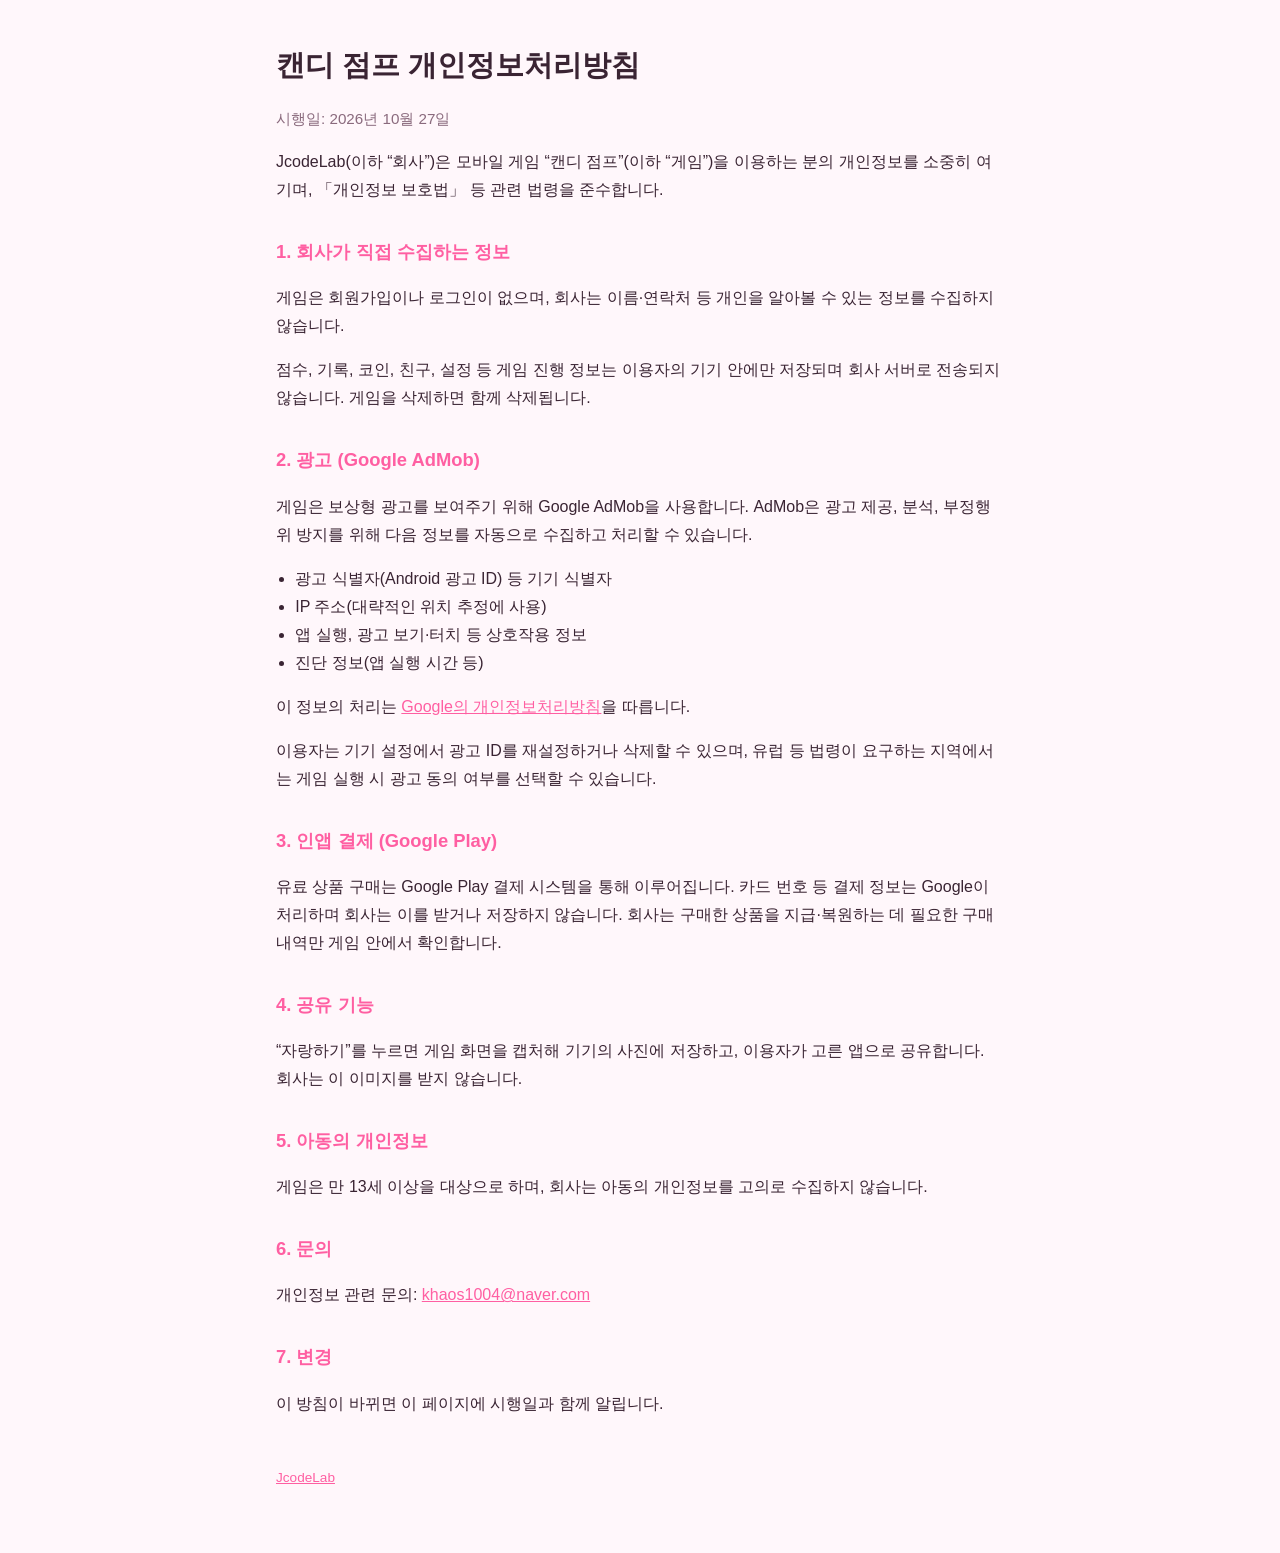
==== privacy/index.html @ 3977237f "Add files via upload" ====
<!doctype html>
<html lang="ko"><head><meta charset="utf-8"><meta name="viewport" content="width=device-width,initial-scale=1">
<title>캔디 점프 개인정보처리방침</title><link rel="stylesheet" href="../style.css"></head>
<body><main>
<h1>캔디 점프 개인정보처리방침</h1>
<p class="muted">시행일: 2026년 10월 27일</p>
<p>JcodeLab(이하 “회사”)은 모바일 게임 “캔디 점프”(이하 “게임”)을 이용하는 분의 개인정보를 소중히 여기며, 「개인정보 보호법」 등 관련 법령을 준수합니다.</p>

<h2>1. 회사가 직접 수집하는 정보</h2>
<p>게임은 회원가입이나 로그인이 없으며, 회사는 이름·연락처 등 개인을 알아볼 수 있는 정보를 수집하지 않습니다.</p>
<p>점수, 기록, 코인, 친구, 설정 등 게임 진행 정보는 이용자의 기기 안에만 저장되며 회사 서버로 전송되지 않습니다. 게임을 삭제하면 함께 삭제됩니다.</p>

<h2>2. 광고 (Google AdMob)</h2>
<p>게임은 보상형 광고를 보여주기 위해 Google AdMob을 사용합니다. AdMob은 광고 제공, 분석, 부정행위 방지를 위해 다음 정보를 자동으로 수집하고 처리할 수 있습니다.</p>
<ul>
<li>광고 식별자(Android 광고 ID) 등 기기 식별자</li>
<li>IP 주소(대략적인 위치 추정에 사용)</li>
<li>앱 실행, 광고 보기·터치 등 상호작용 정보</li>
<li>진단 정보(앱 실행 시간 등)</li>
</ul>
<p>이 정보의 처리는 <a href="https://policies.google.com/privacy">Google의 개인정보처리방침</a>을 따릅니다.</p>
<p>이용자는 기기 설정에서 광고 ID를 재설정하거나 삭제할 수 있으며, 유럽 등 법령이 요구하는 지역에서는 게임 실행 시 광고 동의 여부를 선택할 수 있습니다.</p>

<h2>3. 인앱 결제 (Google Play)</h2>
<p>유료 상품 구매는 Google Play 결제 시스템을 통해 이루어집니다. 카드 번호 등 결제 정보는 Google이 처리하며 회사는 이를 받거나 저장하지 않습니다. 회사는 구매한 상품을 지급·복원하는 데 필요한 구매 내역만 게임 안에서 확인합니다.</p>

<h2>4. 공유 기능</h2>
<p>“자랑하기”를 누르면 게임 화면을 캡처해 기기의 사진에 저장하고, 이용자가 고른 앱으로 공유합니다. 회사는 이 이미지를 받지 않습니다.</p>

<h2>5. 아동의 개인정보</h2>
<p>게임은 만 13세 이상을 대상으로 하며, 회사는 아동의 개인정보를 고의로 수집하지 않습니다.</p>

<h2>6. 문의</h2>
<p>개인정보 관련 문의: <a href="mailto:khaos1004@naver.com">khaos1004@naver.com</a></p>

<h2>7. 변경</h2>
<p>이 방침이 바뀌면 이 페이지에 시행일과 함께 알립니다.</p>
<footer><a href="../">JcodeLab</a></footer>
</main></body></html>
---- style.css ----
:root{--bg:#fff7fb;--fg:#3a2433;--muted:#8a6a7d;--accent:#ff5fa2;--card:#ffffff;--line:#f3d6e6}
@media (prefers-color-scheme:dark){:root{--bg:#1d1419;--fg:#f5e9f0;--muted:#c4a8b8;--accent:#ff86b9;--card:#2a1d24;--line:#45303c}}
*{box-sizing:border-box}
body{margin:0;background:var(--bg);color:var(--fg);font-family:-apple-system,"Apple SD Gothic Neo","Malgun Gothic","Noto Sans KR",sans-serif;line-height:1.75}
main{max-width:760px;margin:0 auto;padding:40px 16px 64px}
h1{font-size:1.8rem;margin:0 0 4px}
h2{font-size:1.15rem;margin:32px 0 8px;color:var(--accent)}
.muted{color:var(--muted);font-size:.95rem}
.card{background:var(--card);border:1px solid var(--line);border-radius:16px;padding:20px 22px;margin-top:20px}
a{color:var(--accent)}
ul{padding-left:1.2em}
footer{margin-top:48px;color:var(--muted);font-size:.85rem}
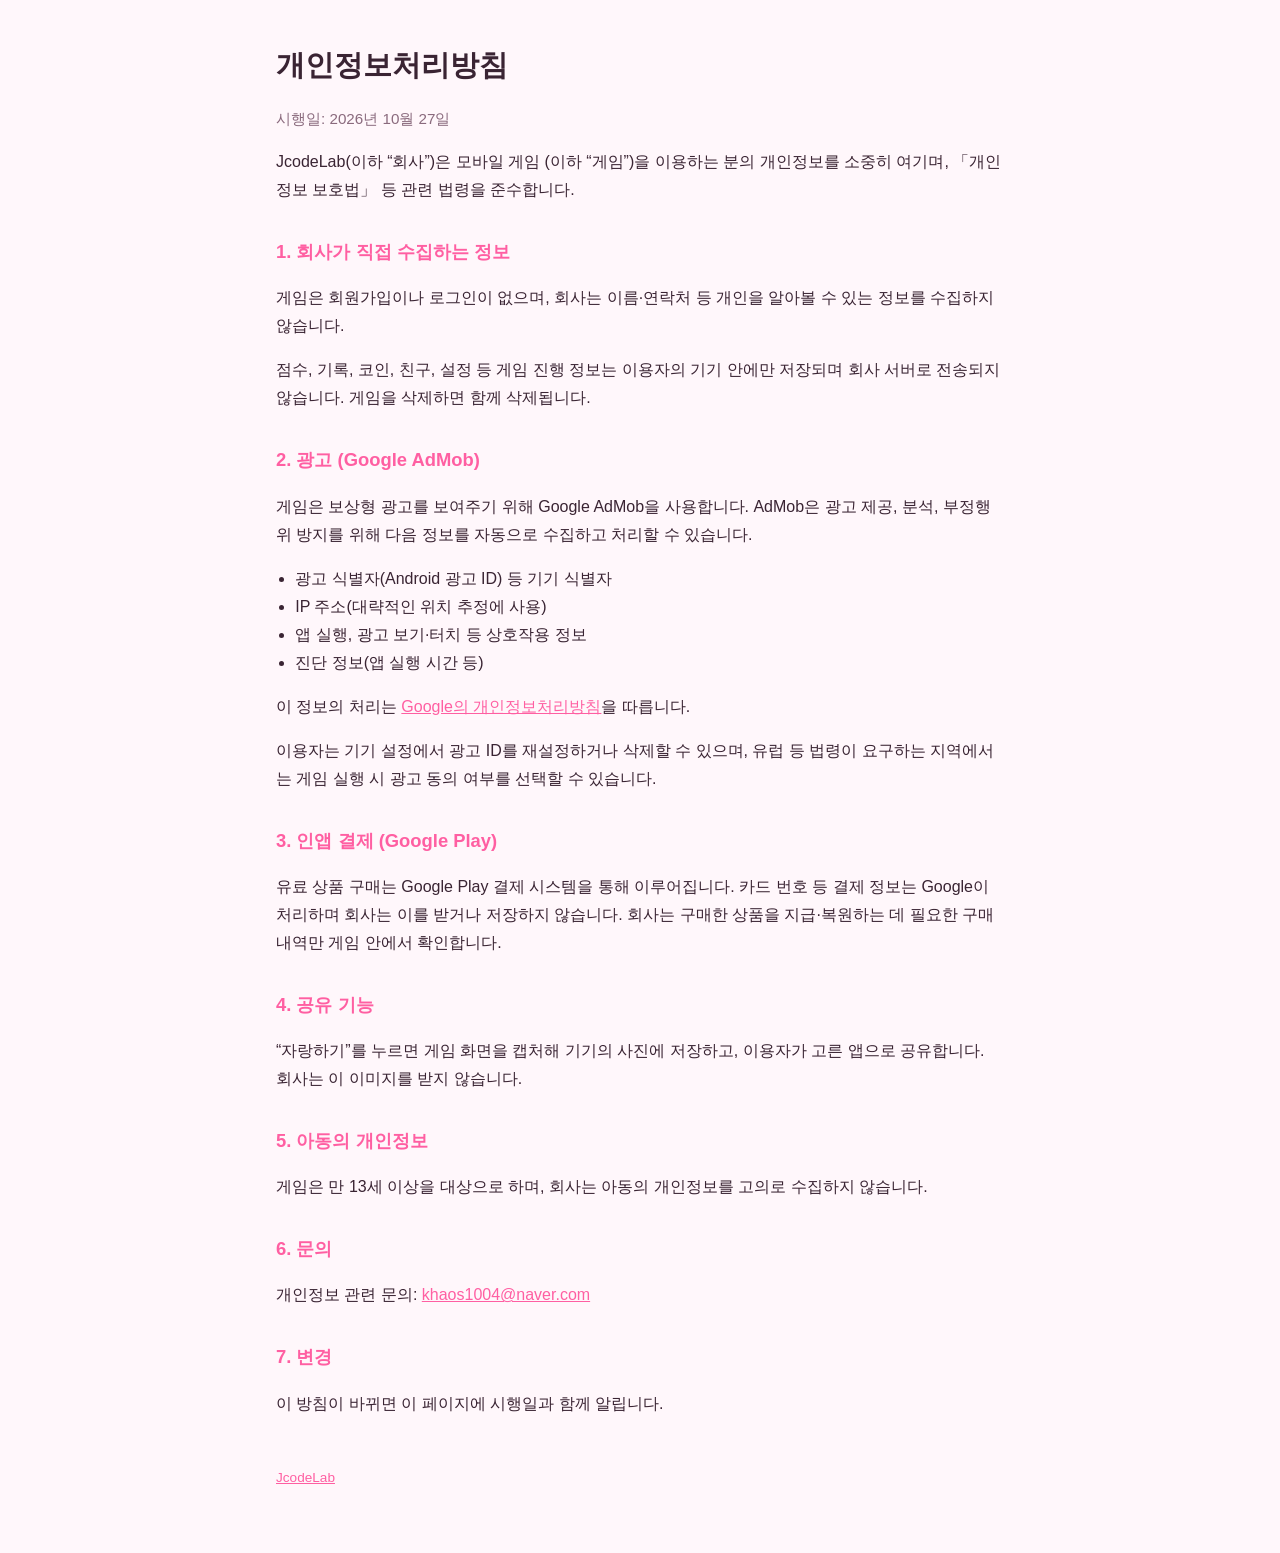
==== commit 7fe90581: "Update index.html" ====
--- a/privacy/index.html
+++ b/privacy/index.html
@@ -1,10 +1,10 @@
 <!doctype html>
 <html lang="ko"><head><meta charset="utf-8"><meta name="viewport" content="width=device-width,initial-scale=1">
-<title>캔디 점프 개인정보처리방침</title><link rel="stylesheet" href="../style.css"></head>
+<title>개인정보처리방침</title><link rel="stylesheet" href="../style.css"></head>
 <body><main>
-<h1>캔디 점프 개인정보처리방침</h1>
+<h1>개인정보처리방침</h1>
 <p class="muted">시행일: 2026년 10월 27일</p>
-<p>JcodeLab(이하 “회사”)은 모바일 게임 “캔디 점프”(이하 “게임”)을 이용하는 분의 개인정보를 소중히 여기며, 「개인정보 보호법」 등 관련 법령을 준수합니다.</p>
+<p>JcodeLab(이하 “회사”)은 모바일 게임 (이하 “게임”)을 이용하는 분의 개인정보를 소중히 여기며, 「개인정보 보호법」 등 관련 법령을 준수합니다.</p>
 
 <h2>1. 회사가 직접 수집하는 정보</h2>
 <p>게임은 회원가입이나 로그인이 없으며, 회사는 이름·연락처 등 개인을 알아볼 수 있는 정보를 수집하지 않습니다.</p>
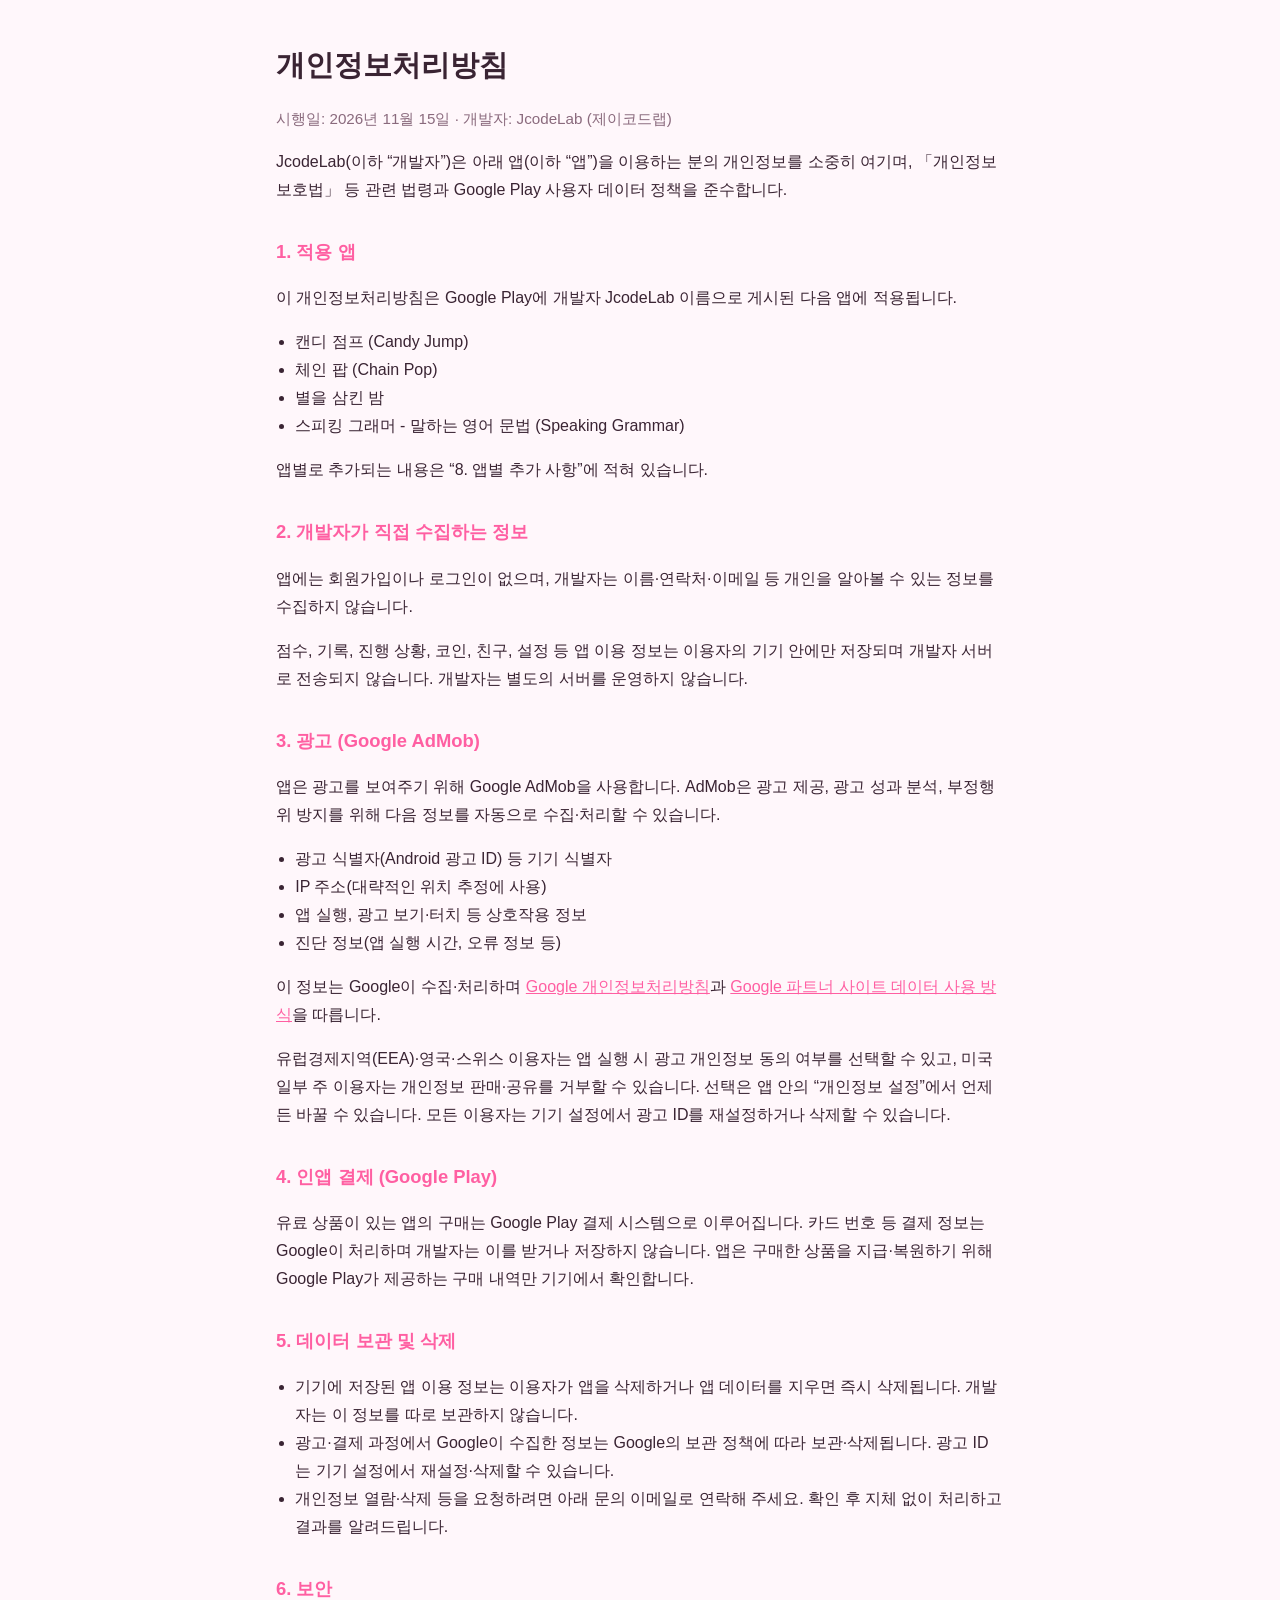
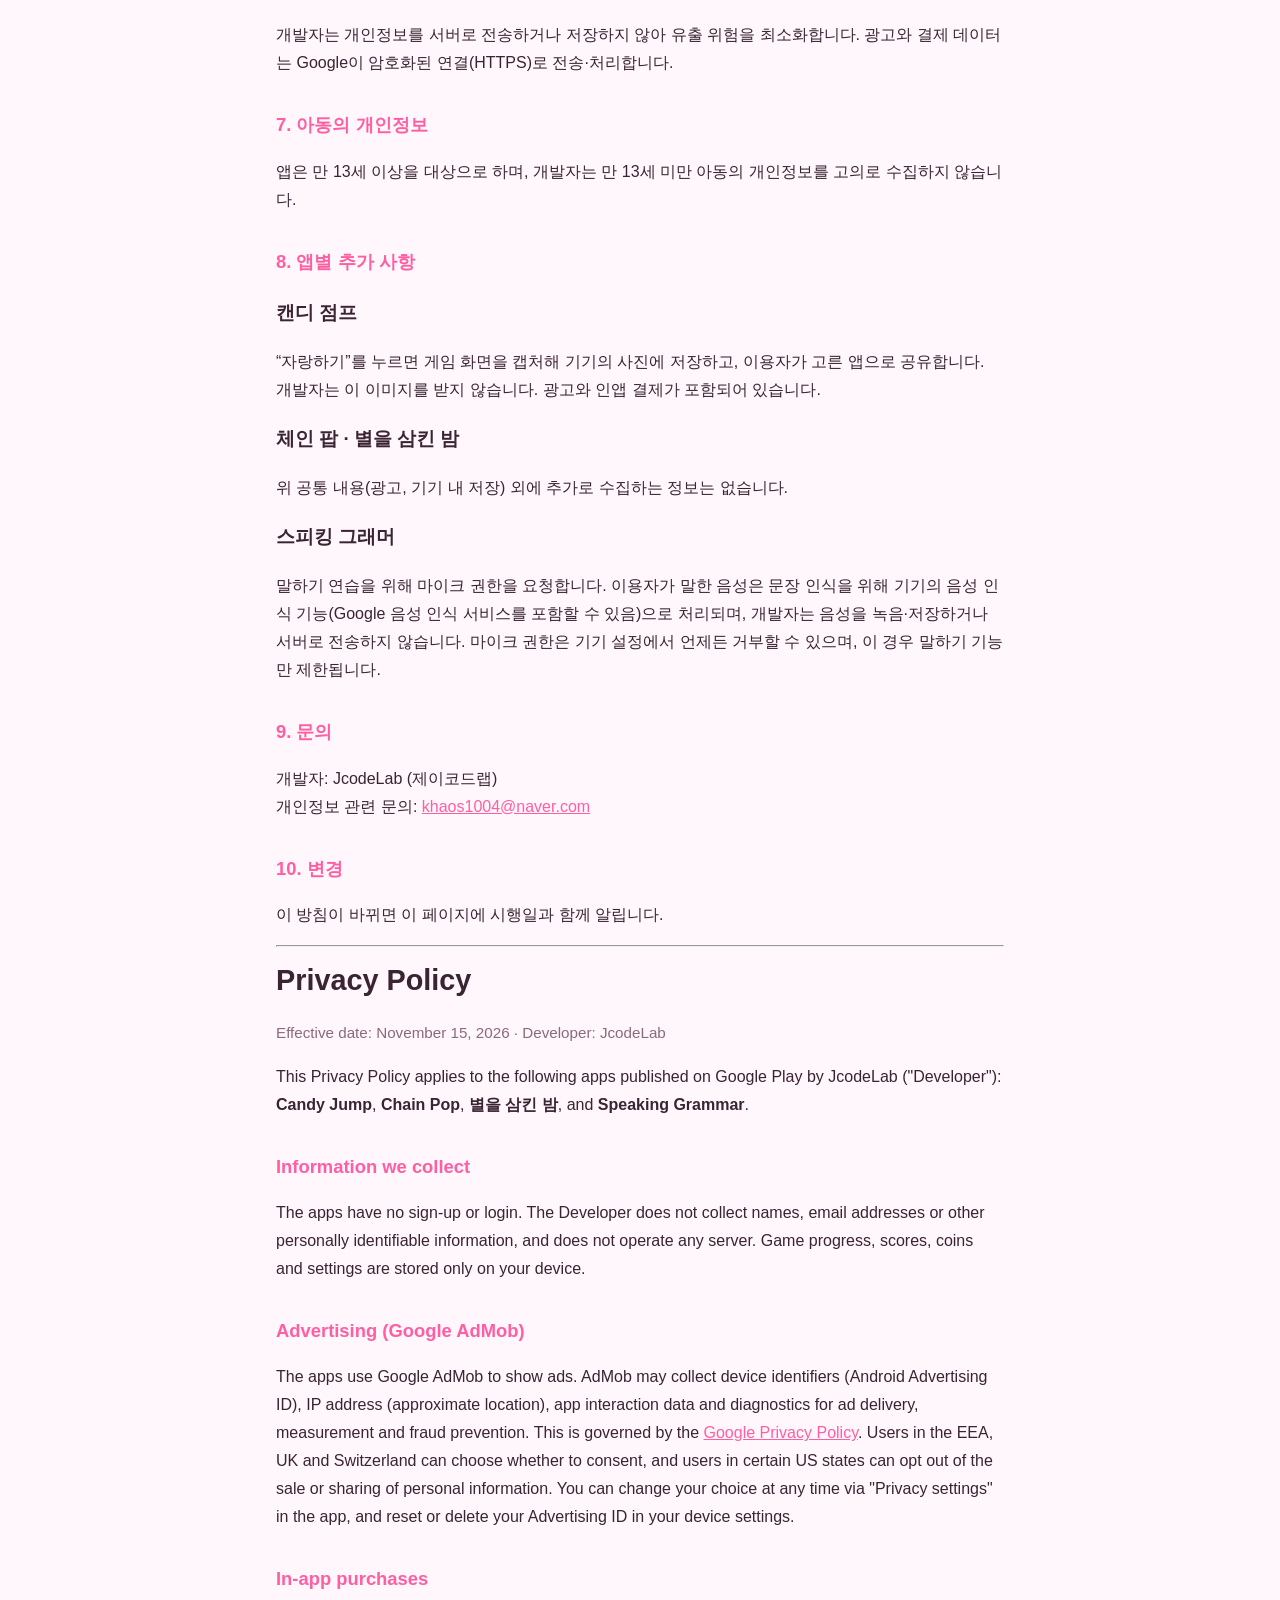
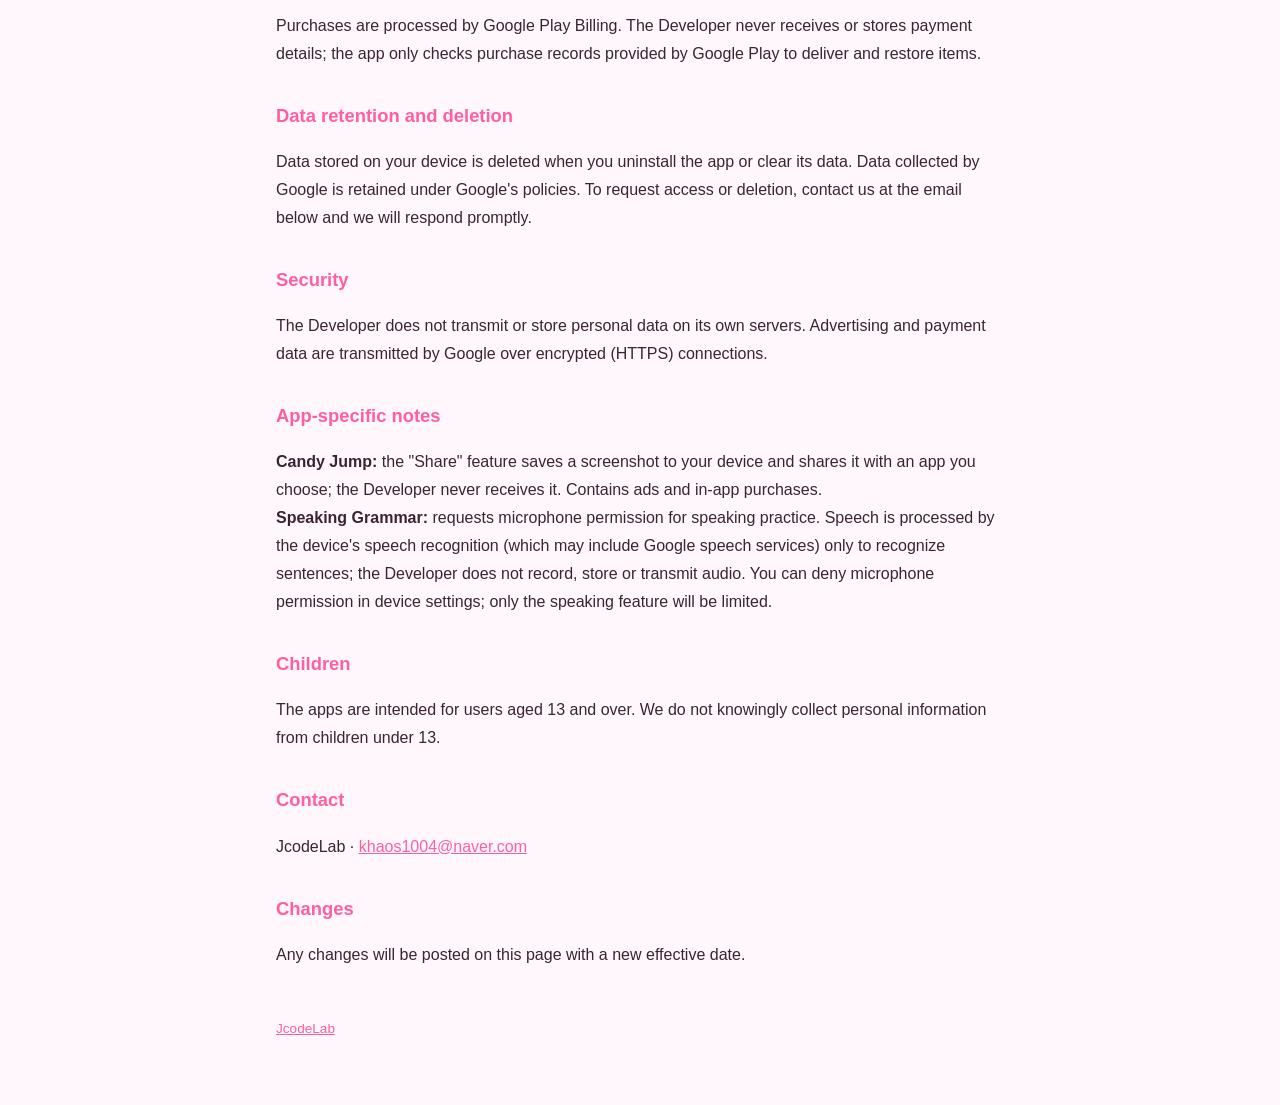
==== commit ad1905c8: "Revise privacy policy and update developer details Updated the privacy policy to reflect new effecti" ====
--- a/privacy/index.html
+++ b/privacy/index.html
@@ -1,39 +1,92 @@
 <!doctype html>
 <html lang="ko"><head><meta charset="utf-8"><meta name="viewport" content="width=device-width,initial-scale=1">
-<title>개인정보처리방침</title><link rel="stylesheet" href="../style.css"></head>
+<title>개인정보처리방침 | JcodeLab</title><link rel="stylesheet" href="../style.css"></head>
 <body><main>
 <h1>개인정보처리방침</h1>
-<p class="muted">시행일: 2026년 10월 27일</p>
-<p>JcodeLab(이하 “회사”)은 모바일 게임 (이하 “게임”)을 이용하는 분의 개인정보를 소중히 여기며, 「개인정보 보호법」 등 관련 법령을 준수합니다.</p>
+<p class="muted">시행일: 2026년 11월 15일 · 개발자: JcodeLab (제이코드랩)</p>
+<p>JcodeLab(이하 “개발자”)은 아래 앱(이하 “앱”)을 이용하는 분의 개인정보를 소중히 여기며, 「개인정보 보호법」 등 관련 법령과 Google Play 사용자 데이터 정책을 준수합니다.</p>
 
-<h2>1. 회사가 직접 수집하는 정보</h2>
-<p>게임은 회원가입이나 로그인이 없으며, 회사는 이름·연락처 등 개인을 알아볼 수 있는 정보를 수집하지 않습니다.</p>
-<p>점수, 기록, 코인, 친구, 설정 등 게임 진행 정보는 이용자의 기기 안에만 저장되며 회사 서버로 전송되지 않습니다. 게임을 삭제하면 함께 삭제됩니다.</p>
+<h2>1. 적용 앱</h2>
+<p>이 개인정보처리방침은 Google Play에 개발자 JcodeLab 이름으로 게시된 다음 앱에 적용됩니다.</p>
+<ul>
+<li>캔디 점프 (Candy Jump)</li>
+<li>체인 팝 (Chain Pop)</li>
+<li>별을 삼킨 밤</li>
+<li>스피킹 그래머 - 말하는 영어 문법 (Speaking Grammar)</li>
+</ul>
+<p>앱별로 추가되는 내용은 “8. 앱별 추가 사항”에 적혀 있습니다.</p>
 
-<h2>2. 광고 (Google AdMob)</h2>
-<p>게임은 보상형 광고를 보여주기 위해 Google AdMob을 사용합니다. AdMob은 광고 제공, 분석, 부정행위 방지를 위해 다음 정보를 자동으로 수집하고 처리할 수 있습니다.</p>
+<h2>2. 개발자가 직접 수집하는 정보</h2>
+<p>앱에는 회원가입이나 로그인이 없으며, 개발자는 이름·연락처·이메일 등 개인을 알아볼 수 있는 정보를 수집하지 않습니다.</p>
+<p>점수, 기록, 진행 상황, 코인, 친구, 설정 등 앱 이용 정보는 이용자의 기기 안에만 저장되며 개발자 서버로 전송되지 않습니다. 개발자는 별도의 서버를 운영하지 않습니다.</p>
+
+<h2>3. 광고 (Google AdMob)</h2>
+<p>앱은 광고를 보여주기 위해 Google AdMob을 사용합니다. AdMob은 광고 제공, 광고 성과 분석, 부정행위 방지를 위해 다음 정보를 자동으로 수집·처리할 수 있습니다.</p>
 <ul>
 <li>광고 식별자(Android 광고 ID) 등 기기 식별자</li>
 <li>IP 주소(대략적인 위치 추정에 사용)</li>
 <li>앱 실행, 광고 보기·터치 등 상호작용 정보</li>
-<li>진단 정보(앱 실행 시간 등)</li>
+<li>진단 정보(앱 실행 시간, 오류 정보 등)</li>
 </ul>
-<p>이 정보의 처리는 <a href="https://policies.google.com/privacy">Google의 개인정보처리방침</a>을 따릅니다.</p>
-<p>이용자는 기기 설정에서 광고 ID를 재설정하거나 삭제할 수 있으며, 유럽 등 법령이 요구하는 지역에서는 게임 실행 시 광고 동의 여부를 선택할 수 있습니다.</p>
+<p>이 정보는 Google이 수집·처리하며 <a href="https://policies.google.com/privacy">Google 개인정보처리방침</a>과 <a href="https://policies.google.com/technologies/partner-sites">Google 파트너 사이트 데이터 사용 방식</a>을 따릅니다.</p>
+<p>유럽경제지역(EEA)·영국·스위스 이용자는 앱 실행 시 광고 개인정보 동의 여부를 선택할 수 있고, 미국 일부 주 이용자는 개인정보 판매·공유를 거부할 수 있습니다. 선택은 앱 안의 “개인정보 설정”에서 언제든 바꿀 수 있습니다. 모든 이용자는 기기 설정에서 광고 ID를 재설정하거나 삭제할 수 있습니다.</p>
 
-<h2>3. 인앱 결제 (Google Play)</h2>
-<p>유료 상품 구매는 Google Play 결제 시스템을 통해 이루어집니다. 카드 번호 등 결제 정보는 Google이 처리하며 회사는 이를 받거나 저장하지 않습니다. 회사는 구매한 상품을 지급·복원하는 데 필요한 구매 내역만 게임 안에서 확인합니다.</p>
+<h2>4. 인앱 결제 (Google Play)</h2>
+<p>유료 상품이 있는 앱의 구매는 Google Play 결제 시스템으로 이루어집니다. 카드 번호 등 결제 정보는 Google이 처리하며 개발자는 이를 받거나 저장하지 않습니다. 앱은 구매한 상품을 지급·복원하기 위해 Google Play가 제공하는 구매 내역만 기기에서 확인합니다.</p>
 
-<h2>4. 공유 기능</h2>
-<p>“자랑하기”를 누르면 게임 화면을 캡처해 기기의 사진에 저장하고, 이용자가 고른 앱으로 공유합니다. 회사는 이 이미지를 받지 않습니다.</p>
+<h2>5. 데이터 보관 및 삭제</h2>
+<ul>
+<li>기기에 저장된 앱 이용 정보는 이용자가 앱을 삭제하거나 앱 데이터를 지우면 즉시 삭제됩니다. 개발자는 이 정보를 따로 보관하지 않습니다.</li>
+<li>광고·결제 과정에서 Google이 수집한 정보는 Google의 보관 정책에 따라 보관·삭제됩니다. 광고 ID는 기기 설정에서 재설정·삭제할 수 있습니다.</li>
+<li>개인정보 열람·삭제 등을 요청하려면 아래 문의 이메일로 연락해 주세요. 확인 후 지체 없이 처리하고 결과를 알려드립니다.</li>
+</ul>
 
-<h2>5. 아동의 개인정보</h2>
-<p>게임은 만 13세 이상을 대상으로 하며, 회사는 아동의 개인정보를 고의로 수집하지 않습니다.</p>
+<h2>6. 보안</h2>
+<p>개발자는 개인정보를 서버로 전송하거나 저장하지 않아 유출 위험을 최소화합니다. 광고와 결제 데이터는 Google이 암호화된 연결(HTTPS)로 전송·처리합니다.</p>
 
-<h2>6. 문의</h2>
-<p>개인정보 관련 문의: <a href="mailto:khaos1004@naver.com">khaos1004@naver.com</a></p>
+<h2>7. 아동의 개인정보</h2>
+<p>앱은 만 13세 이상을 대상으로 하며, 개발자는 만 13세 미만 아동의 개인정보를 고의로 수집하지 않습니다.</p>
 
-<h2>7. 변경</h2>
+<h2>8. 앱별 추가 사항</h2>
+<h3>캔디 점프</h3>
+<p>“자랑하기”를 누르면 게임 화면을 캡처해 기기의 사진에 저장하고, 이용자가 고른 앱으로 공유합니다. 개발자는 이 이미지를 받지 않습니다. 광고와 인앱 결제가 포함되어 있습니다.</p>
+<h3>체인 팝 · 별을 삼킨 밤</h3>
+<p>위 공통 내용(광고, 기기 내 저장) 외에 추가로 수집하는 정보는 없습니다.</p>
+<h3>스피킹 그래머</h3>
+<p>말하기 연습을 위해 마이크 권한을 요청합니다. 이용자가 말한 음성은 문장 인식을 위해 기기의 음성 인식 기능(Google 음성 인식 서비스를 포함할 수 있음)으로 처리되며, 개발자는 음성을 녹음·저장하거나 서버로 전송하지 않습니다. 마이크 권한은 기기 설정에서 언제든 거부할 수 있으며, 이 경우 말하기 기능만 제한됩니다.</p>
+
+<h2>9. 문의</h2>
+<p>개발자: JcodeLab (제이코드랩)<br>개인정보 관련 문의: <a href="mailto:khaos1004@naver.com">khaos1004@naver.com</a></p>
+
+<h2>10. 변경</h2>
 <p>이 방침이 바뀌면 이 페이지에 시행일과 함께 알립니다.</p>
+
+<hr>
+
+<div lang="en">
+<h1>Privacy Policy</h1>
+<p class="muted">Effective date: November 15, 2026 · Developer: JcodeLab</p>
+<p>This Privacy Policy applies to the following apps published on Google Play by JcodeLab ("Developer"): <strong>Candy Jump</strong>, <strong>Chain Pop</strong>, <strong>별을 삼킨 밤</strong>, and <strong>Speaking Grammar</strong>.</p>
+<h2>Information we collect</h2>
+<p>The apps have no sign-up or login. The Developer does not collect names, email addresses or other personally identifiable information, and does not operate any server. Game progress, scores, coins and settings are stored only on your device.</p>
+<h2>Advertising (Google AdMob)</h2>
+<p>The apps use Google AdMob to show ads. AdMob may collect device identifiers (Android Advertising ID), IP address (approximate location), app interaction data and diagnostics for ad delivery, measurement and fraud prevention. This is governed by the <a href="https://policies.google.com/privacy">Google Privacy Policy</a>. Users in the EEA, UK and Switzerland can choose whether to consent, and users in certain US states can opt out of the sale or sharing of personal information. You can change your choice at any time via "Privacy settings" in the app, and reset or delete your Advertising ID in your device settings.</p>
+<h2>In-app purchases</h2>
+<p>Purchases are processed by Google Play Billing. The Developer never receives or stores payment details; the app only checks purchase records provided by Google Play to deliver and restore items.</p>
+<h2>Data retention and deletion</h2>
+<p>Data stored on your device is deleted when you uninstall the app or clear its data. Data collected by Google is retained under Google's policies. To request access or deletion, contact us at the email below and we will respond promptly.</p>
+<h2>Security</h2>
+<p>The Developer does not transmit or store personal data on its own servers. Advertising and payment data are transmitted by Google over encrypted (HTTPS) connections.</p>
+<h2>App-specific notes</h2>
+<p><strong>Candy Jump:</strong> the "Share" feature saves a screenshot to your device and shares it with an app you choose; the Developer never receives it. Contains ads and in-app purchases.<br>
+<strong>Speaking Grammar:</strong> requests microphone permission for speaking practice. Speech is processed by the device's speech recognition (which may include Google speech services) only to recognize sentences; the Developer does not record, store or transmit audio. You can deny microphone permission in device settings; only the speaking feature will be limited.</p>
+<h2>Children</h2>
+<p>The apps are intended for users aged 13 and over. We do not knowingly collect personal information from children under 13.</p>
+<h2>Contact</h2>
+<p>JcodeLab · <a href="mailto:khaos1004@naver.com">khaos1004@naver.com</a></p>
+<h2>Changes</h2>
+<p>Any changes will be posted on this page with a new effective date.</p>
+</div>
+
 <footer><a href="../">JcodeLab</a></footer>
 </main></body></html>
